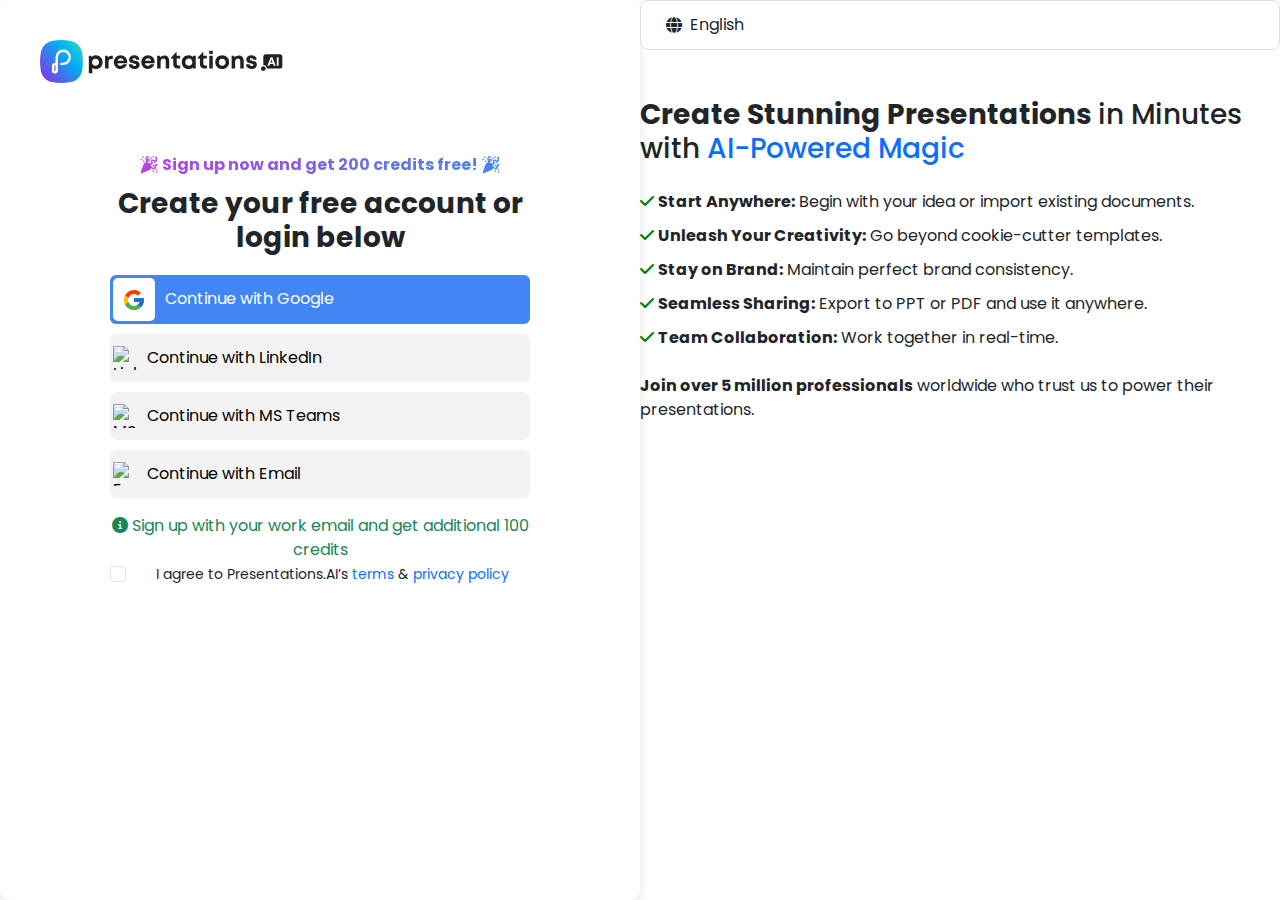
==== login.html @ 4abb6f64 "Add files via upload" ====
<!DOCTYPE html>
<html lang="en">

<head>
  <meta charset="UTF-8">
  <meta name="viewport" content="width=device-width, initial-scale=1.0">
  <title>Login</title>
  <!-- ==============bootstrap================== -->
  <link href="https://cdn.jsdelivr.net/npm/bootstrap@5.2.3/dist/css/bootstrap.min.css" rel="stylesheet">

  <!-- ============owl============== -->
  <link rel="stylesheet" href="https://cdnjs.cloudflare.com/ajax/libs/OwlCarousel2/2.3.4/assets/owl.carousel.css">

  <!-- ============font awesome=============== -->
  <link rel="stylesheet" href="https://cdnjs.cloudflare.com/ajax/libs/font-awesome/6.7.2/css/all.min.css">

  <link rel="stylesheet" href="./assets/css/main.css">
  <link rel="stylesheet" href="./assets/css/responsive.css">






    <style>
        
        .login-title {
            font-size: 24px;
            font-weight: bold;
        }
       
        .btn-google { background: #4285F4; color: #fff; }
        .btn-linkedin { background: #f3f3f3; color: #000; }
        .btn-msteams { background: #f3f3f3; color: #000; }
        .btn-email { background: #f3f3f3; color: #000; }
        .btn-social img {
            width: 24px;
            height: 24px;
        }
        
        
    </style>
</head>
<body>

<div class="login-container">
 
            <div class="login-box">
                <div class="logo">
                    <img src="./assets/images/logo.svg" alt="">
                </div>
                <div class="login-wrape">
                <p class="text-primary text-center linear-text"><strong>🎉 Sign up now and get 200 credits free! 🎉</strong></p>
                <h3 class="text-center login-title">Create your free account or login below</h3>
                
                <button class="btn btn-social btn-google">
                    <div class="icon">
                    <svg width="24" height="24" viewBox="0 0 24 24" fill="none" xmlns="http://www.w3.org/2000/svg"><path d="M21.8055 10.0415H21V10H12V14H17.6515C16.827 16.3285 14.6115 18 12 18C8.6865 18 6 15.3135 6 12C6 8.6865 8.6865 6 12 6C13.5295 6 14.921 6.577 15.9805 7.5195L18.809 4.691C17.023 3.0265 14.634 2 12 2C6.4775 2 2 6.4775 2 12C2 17.5225 6.4775 22 12 22C17.5225 22 22 17.5225 22 12C22 11.3295 21.931 10.675 21.8055 10.0415Z" fill="#FFC107"></path><path d="M3.153 7.3455L6.4385 9.755C7.3275 7.554 9.4805 6 12 6C13.5295 6 14.921 6.577 15.9805 7.5195L18.809 4.691C17.023 3.0265 14.634 2 12 2C8.159 2 4.828 4.1685 3.153 7.3455Z" fill="#FF3D00"></path><path d="M12 22C14.583 22 16.93 21.0115 18.7045 19.404L15.6095 16.785C14.6055 17.5455 13.3575 18 12 18C9.399 18 7.1905 16.3415 6.3585 14.027L3.0975 16.5395C4.7525 19.778 8.1135 22 12 22Z" fill="#4CAF50"></path><path d="M21.8055 10.0415H21V10H12V14H17.6515C17.2555 15.1185 16.536 16.083 15.608 16.7855C15.6085 16.785 15.609 16.785 15.6095 16.7845L18.7045 19.4035C18.4855 19.6025 22 17 22 12C22 11.3295 21.931 10.675 21.8055 10.0415Z" fill="#1976D2"></path></svg>
                </div>
                    Continue with Google
                </button>

                <button class="btn btn-social btn-linkedin">
                    <img src="https://upload.wikimedia.org/wikipedia/commons/c/ca/LinkedIn_logo_initials.png" alt="LinkedIn">
                    Continue with LinkedIn
                </button>

                <button class="btn btn-social btn-msteams">
                    <img src="https://upload.wikimedia.org/wikipedia/commons/4/48/Microsoft_Office_Teams_%282018%E2%80%93present%29.svg" alt="MS Teams">
                    Continue with MS Teams
                </button>

                <button class="btn btn-social btn-email">
                    <img src="https://upload.wikimedia.org/wikipedia/commons/4/4e/Mail_%28iOS%29.svg" alt="Email">
                    Continue with Email
                </button>

                <p class="text-success text-center mt-3">
                    <i class="fas fa-info-circle"></i> Sign up with your work email and get additional 100 credits
                </p>

                <div class="form-check text-center">
                    <input class="form-check-input" type="checkbox" id="terms">
                    <label class="form-check-label checkbox-label" for="terms">
                        I agree to Presentations.AI’s <a href="#">terms</a> & <a href="#">privacy policy</a>
                    </label>
                </div>
            </div>
            </div>
        
        <div class="ft-block">
            <div class="language-selector">
                <i class="fas fa-globe"></i> <span>English</span>
            </div>
            <h3 class="mt-5"><strong>Create Stunning Presentations</strong> in Minutes with <span class="text-primary">AI-Powered Magic</span></h3>
            <div class="feature-list mt-4">
                <p><i class="fas fa-check"></i> <strong>Start Anywhere:</strong> Begin with your idea or import existing documents.</p>
                <p><i class="fas fa-check"></i> <strong>Unleash Your Creativity:</strong> Go beyond cookie-cutter templates.</p>
                <p><i class="fas fa-check"></i> <strong>Stay on Brand:</strong> Maintain perfect brand consistency.</p>
                <p><i class="fas fa-check"></i> <strong>Seamless Sharing:</strong> Export to PPT or PDF and use it anywhere.</p>
                <p><i class="fas fa-check"></i> <strong>Team Collaboration:</strong> Work together in real-time.</p>
            </div>
            <p class="mt-4"><strong>Join over 5 million professionals</strong> worldwide who trust us to power their presentations.</p>
        </div>
    </div>

</div>

</body>
</html>
---- assets/css/main.css ----
@import url('https://fonts.googleapis.com/css2?family=Poppins:ital,wght@0,100;0,200;0,300;0,400;0,500;0,600;0,700;0,800;0,900;1,100;1,200;1,300;1,400;1,500;1,600;1,700;1,800;1,900&display=swap');
:root {
    --font-primary:Poppins, sans-serif;
    --secondary-color:#a259ff;
    --white: white;
    --primar-color:#3f53d8;
    --text-color-1: #080829;
    --para-color-1: #545479;
    --grey: #cbcdcd;
}


.container {
    max-width: 1250px;
   padding: 0 20px;
    margin: 0 auto;

}

.container-fluid {
    width: 100%;
    padding-right: 20px;
    padding-left: 20px;
}

* {
    box-sizing: border-box;
}

body {
    margin: 0;
    padding: 0;
    font-family: var(--font-primary);

}

h1,
h2,
h3,
h4,
h5,
h6 {
    margin: 0;
    line-height: 1.22;
}

p {
    margin-bottom: 0;
    font-family: var(--font-secondary);
}

ul,
ol,
li {
    margin: 0;
    padding: 0;
    list-style: none;
}

a {
    text-decoration: none !important;
    transition: all 0.4s ease-in-out;
}
.btn:focus{
    box-shadow: none !important;
}

a:hover {
    text-decoration: none;
    transition: all 0.4s ease-in-out;
}

img {
    width: 100%;
}


.primary-btn {
    color: var(--white);
    background-color: var(--primar-color);
    font-size: 18px;
    text-align: center;
    border-radius: 14px;
    padding: 14px 36px;
    font-weight: 500;
    transition: all .2s;
    letter-spacing: -.02em;
    border: 1px solid #08082933;
    line-height: 100%;
}

.primary-btn:hover {
    background: var(--secondary-color);
    transition: 0.2s ease all;
    text-decoration: none !important;
    color: var(--white);

}

.secondary-btn {
    border: 1px solid var(--grey);
    color: var(--text-color-1);
    background-color: transparent;
    font-size: 18px;
    text-align: center;
    border-radius: 14px;
    padding: 14px 36px;
    font-weight: 500;
    transition: all .2s;
    letter-spacing: -.02em;
    line-height: 100%;
}


.secondary-btn:hover {
    background: var(--secondary-color);
    transition: 0.3s ease all;
    text-decoration: none !important;
    color: var(--white);

}




.typography h1 {
    text-align: left;
    letter-spacing: -1.44px;
    margin-bottom: 0;
    font-family:var(--font-primary);
    font-size: 48px;
    font-weight: 400;
    line-height: 140%;

}

.typography h2 {
    font-size: 32px;
    font-weight: 400;
    line-height: 1.40;
    font-family: var(--font-primary);
}

.typography h3 {
    font-size: 20px;

    line-height: 1.4;
    font-family: var(--font-primary);
    color: var(--text-color-1);
}

.typography h4 {
    font-size: 16px;
    font-weight: 700;
    line-height: 1.6;
    font-family: var(--font-primary);
}


.typography p , .typography li{
    font-family: var(--font-primary);
    font-size: 16px;
    font-weight: 400;
    line-height: 1.8;

}

.typography .p-20 {
    font-family: var(--font-primary);
    font-size: 20px;
    font-weight: 400;
    line-height: 1.3;
    letter-spacing: -.02em;

}
.typography .p-18 {
    font-family: var(--font-primary);
    font-size: 18px;
    font-weight: 400;
    line-height: 1.77;
    letter-spacing: -.02em;

}



.typography h6 {
    font-size: 18px;
    font-weight: 600;
    line-height: 1.2;
    font-family: var(--font-secondary);
    color: #4A4A4A;
    padding-bottom: 12px;
    text-transform: uppercase;
}
.language-selector {
    border: 1px solid #ddd;
    border-radius: 8px;
    padding: 8px 12px;
    background-color: #fff;
    cursor: pointer;
    display: flex;
    align-items: center;
    gap: 8px;
}
.dropdown-menu {
    min-width: 180px;
}
.language-selector {
    border: 1px solid #ddd;
    border-radius: 8px;
    padding: 12px 25px;
    background-color: #fff;
    cursor: pointer;
    display: flex;
    align-items: center;
    gap: 8px;
}
.language-selector img {
    width: 30px;
}







/* =========================================Header=========== */
header .navbar-brand img {
    width: 100%;
    max-width: 226px;
    height: 40px;
    object-fit: contain;
}
header .sign-up {
    flex-direction: row;
    justify-content: flex-end;
    align-self: auto;
    align-items: center;
    display: flex;
    gap: 20px;
}

header .navbar-expand-lg .navbar-collapse{
    justify-content: center ;
}
.btn-gp{
    position: relative;
}
header ul.navbar-nav li a {
    vertical-align: top;
    color: #222;
    text-align: left;
    text-decoration: none;
    display: inline-block;
    position: relative;
    font-size: 18px;
    padding: 5px 15px;
}

header ul.navbar-nav {
    display: flex;
    align-items: center;
    justify-content: center;
    gap: 15px;
}
header {
    padding: 20px 0;
    position: sticky;
    top: 0;
    z-index: 99999999;
    background: var(--white);
    box-shadow: 0 10px 100px #00000014;
}


/* ################# hero section============== */
section.hero {
    padding: 100px 0;
}
.bold-text-30, .bold-text-31 {
    font-weight: 700;
}
.text-span-9, .text-span-10 {
    font-weight: 600;
}
.body-small-black {
    color: var(--text-color-1);
    letter-spacing: -.48px;
    margin-top: 12px;
    font-size: 20px;
    font-weight: 400;
    line-height: 32px;
    display: block;
}

section.hero .content {
    display: flex;
    align-items: flex-start;
    flex-wrap: wrap;
}
section.hero .content .left {
    width: 44.3%;
    position: relative;
}
section.hero .content  .right {
    width: 55.7%;
    background-position: center;
    background-repeat: no-repeat;
    background-size: cover;
overflow: hidden;
    display: flex;
    justify-content: center;
    align-items: center;
    border-radius: 20px;
    position: relative;

}
section.hero .content .right video {
    width: 100%;
    height: 100%;
    aspect-ratio: 16/9;
    object-fit: cover;
}
section.hero .content .left a {
    margin-top: 40px;
    min-width: 250px;
}
section.hero .content .left img.no-credit-img {
    position: absolute;
    width: 185px;
    height: 107px;
    bottom: -43px;
    right: 115px;
}

/* ##################### brand section ################## */
section.brand .brand-block {
    display: flex;
    align-items: center;
    justify-content: center;
    flex-wrap: wrap;
    gap: 27px;
    margin-top: 20px;
}
section.brand{
    padding: 40px 0 30px;

}
section.brand .brand-block .logo-block {
    width: calc(15% - 4.5px);
}

section.brand .cont-wrap{
    display: flex;
    justify-self: center;
    align-items: center;
    flex-direction: column;
}

.key-feature{
    padding: 120px 0;
}


/* ==========key feature================ */
.key-feature .cont-wrap {
    display: flex;
    justify-content: center;
    align-items: center;
    flex-direction: column;
}
.txt-span-600 {
    font-weight: 600;
}
.key-feature .cont-wrap h2{
    color: var(--text-color-1);
}
.key-feature .cont-wrap p.p-18{
   max-width: 750px;
   text-align: center;
   color: var(--para-color-1);
   margin-top: 20px;
}
.feature-bottom-container {
    width: 100%;
    margin-top: 100px;
}
.key-feature .block-layout {
    display: flex;
    column-gap: 38px;
    flex-direction: row;
    flex-wrap: wrap;
    row-gap: 80px;
    align-items: flex-start;
    justify-content: center;
}
.key-feature .block-layout .home-feature-item-6 {
    width: calc(32% - 13.33px);
    border-radius: 16px;
    text-align: center;
    display: flex;
    flex-direction: column;
    justify-content: center;
    align-items: center;
}
.home-feature-icon-wrapper {
    border-radius: 20px;
    justify-content: center;
    align-items: center;
    width: 80px;
    height: 80px;
    margin-bottom: 32px;
    display: flex;
}
.home-feature-icon-wrapper._1 {
    background-color: #3f53d84d;
}
.home-feature-icon {
    width: auto;
    height: auto;
}
.home-feature-item-6 p {
color: var(--para-color-1);
margin-top: 14px;
overflow: hidden;
display: -webkit-box;
-webkit-line-clamp: 4;
-webkit-box-orient: vertical;
}
.home-feature-item-6 h3 {
    overflow: hidden;
    display: -webkit-box;
    -webkit-line-clamp: 2;
    -webkit-box-orient: vertical;
    color: var(--text-color-1);
}
.home-feature-icon-wrapper._2 {
    background-color: #fe7f514d;
}
.home-feature-icon-wrapper._3 {
    background-color: #5454794d;
}
.home-feature-icon-wrapper._4 {
    background-color: #2cae764d;
}
.home-feature-icon-wrapper._5 {
    background-color: #ffc1234d;
}
.home-feature-icon-wrapper._6 {
    background-color: #a259ff4d;
}
.home-feature-icon-wrapper._7 {
    background-color: #fa5b684d;
}
.home-feature-icon-wrapper._8 {
    background-color: #67e4ff66;
}

.best-tools-2-yellow-tag {
    width: 16px;
    height: 16px;
    position: absolute;
    inset: auto 25% -30px auto;
}
section.template .col-right {
    position: relative;
    display: flex;
    justify-content: center;
    align-items: flex-start;
    flex-direction: column;
    height: 100%;
    max-width: 500px;
}
section.template .col-right .content{
    position: relative;
}
section.template .col-right h2{
    margin-bottom: 24px;
    color: var(--text-color-1);
    width: 475px;
}
.mob-btn{
    display: none !important;
}
.footer-section .link-group a:hover{
    color: var(--primar-color);
    transition: 0.5s ease all;
}
section.template .col-right p{
    color: var(--para-color-1);
}
section.template .col-left img {
    aspect-ratio: 1/1;
    object-fit: contain;
    object-position: center;
    max-height: 549px;
}
section.template .row{
    gap: 16px;
}
section.template .row .col-md-6{
    width: calc(50% - 8px);
}
section.template .row .col-md-6:nth-child(3), section.template .row .col-md-6:nth-child(4) {
    margin-top: 100px;
}
.best-tool-3-purple-tag {
    z-index: 11;
    width: 16px;
    height: 16px;
    position: absolute;
    inset: auto 0% -100px auto;
}

section.review .cont-wrap {
    display: flex;
    justify-content: center;
    align-items: center;
    flex-direction: column;
    max-width: 1040px;
    margin: 0 auto;
}

section.review .cont-wrap h2 {
    max-width: 600px;
    margin-bottom: 60px;
    text-align: center;
}

section.review {
    padding: 120px 0;
}
.home-testimonial-slide-wrapper {
    flex-direction: column;
    align-items: flex-start;
    width: 100%;
    padding-left: 147px;
    padding-right: 147px;
    display: flex;
    position: relative;
}
.testimonial-quote-icon {
    width: 100%;
    max-width: 100px;
    height: auto;
}
.testimonial-quote-icon.left {
    position: absolute;
    inset: 0% auto auto 0%;
}
.testimonial-quote-icon.right {
    position: absolute;
    bottom: -18px;
    right: 0;
}
.home-testimonial-star-wrapper {
    align-items: center;
    margin-bottom: 32px;
    display: flex;
    gap: 16px;
}
.home-testimonial-star-wrapper i {
    font-size: 22px;
    color: var(--primar-color);
}
.home-testimonial-author-name {
    letter-spacing: -.02em;
    font-size: 24px;
    line-height: 1.4;
}
.home-testimonial-slide-wrapper p{
    margin-bottom: 20px;
}
section.review .cont-wrap .owl-nav {
    display: flex;
    gap: 20px;
    justify-content: end;
    margin-top: 48px;
    padding-right: 170px;
}
section.review .cont-wrap .owl-nav button i{
    color: #ccc;
    font-size: 20px;
}

.thought {
    color: #fff;
    background-color: #080829;
    padding: 160px 0;
    display: flex;
    justify-content: center;
    align-items: center;
    position: relative;
}
.thought .wrapper {
    width: 100%;
    max-width: 1024px;
    margin: 0 auto;
}
.thought .cta-item-1-image {
    z-index: 11;
    width: 20%;
    max-width: 232px;
    position: absolute;
    inset: 0% auto auto 0%;
}
.thought .cta-item-2-image {
    z-index: 11;
    width: 20%;
    max-width: 277px;
    position: absolute;
    inset: auto 0% 0% auto;
}
.thought .cta-wrapper {
    text-align: center;
    flex-direction: column;
    align-items: center;
    width: 100%;
    max-width: 886px;
    display: flex;
}
.thought h2 {
    max-width: 850px;
    margin-bottom: 60px;
    font-size: 58px;
    font-weight: 500;
    line-height: 110%;
}
.button-container {
    position: relative;
}
.image-66 {
    width: 100%;
    max-width: 185px;
    position: absolute;
}
.footer-section{
    padding: 80px 0 30px;
}
.footer-section h4{
    color: var(--para-color-1);
    text-transform: uppercase;
  
}
.home-feature-item-6.ext img {
    width: 60px;
}
.footer-section .link-group a{
    color: #080829;
    letter-spacing: -.02em;
    cursor: pointer;
    margin-top: 0;
    font-size: 16px;
    text-decoration: none;
    transition: all .2s;
    display: block;
    font-family: var(--font-primary);
    line-height: 1.18;
}
.footer-section .link-group {
    margin-top: 16px;
    display: flex;
    flex-direction: column;
    gap: 20px;
}
.footer-bottom-block .ft-logo img {
    width: 100%;
    max-width: 233px;
    height: 40px;
    object-fit: contain;
}
.footer-bottom-block {
    display: flex;
    align-items: center;
    justify-content: center;
    flex-wrap: wrap;
    gap: 20px;
}
.footer-bottom-block p {
    color: #545479;
    text-align: center;
    width: auto;
    font-size: 16px;
}
.footer-bottom-block .copyright .term-link {
    text-align: left;
    
    justify-content: center;
    align-items: center;
    width: auto;
    margin-top: 20px;
    margin-left: 0;
    display: flex;
    flex-direction: row;
}
.footer-bottom-block .copyright .term-link a {
    color: var(--para-color-1);
    letter-spacing: -.02px;
    cursor: pointer;
    width: auto;
    font-size: 16px;
    text-decoration: none;
    transition: all .2s;
    padding: 0 20px;
    border-right: 1px solid var(--para-color-1);
    line-height: 1;
}
.footer-bottom-block .copyright .term-link a:last-child{
    border: none;
}
.footer-bottom-block .ft-logo {
    width: calc(25% - 15px);
}
.footer-bottom-block .social {
    width: calc(25% - 15px);
    display: flex;
    gap: 16px;
}
.footer-bottom-block .copyright {
    width: calc(50% - 15px);
}
.footer-bottom-block .social i {
    color: #000;
    font-size: 20px;
}
/* =============login page============== */
.login-container {
    display: flex;
    height: 100%;
    gap: 0;
}
.login-box {
    background: var(--white);
    padding: 40px;
    border-radius: 10px;
    box-shadow: 0px 4px 10px rgba(0, 0, 0, 0.1);
    width: 50%;
    max-height: 100vh;
    min-height: 100vh;
}
.login-container .ft-block {
    width: 50%;
}
.login-container .logo {
    width: 250px;
    margin-bottom: 70px;
}
.login-container .linear-text {
    --bs-text-opacity: 1;
    background: linear-gradient(276deg, rgb(58, 142, 230) 0%, rgb(192, 58, 231) 100%);
    -webkit-background-clip: text !important;
    background-clip: text !important;
    color: transparent !important;
}
.login-title {
    font-size: 28px !important;
    font-weight: bold;
    margin: 10px 0 20px;
}
.login-wrape {
    max-width: 420px;
    margin: 0 auto;
}
.login-container .btn-social {
    display: flex;
    align-items: center;
    gap: 10px;
    padding: 2px;
    font-size: 16px;
    width: 100%;
    text-align: left;
    border-radius: 6px;
    margin-bottom: 10px;
    min-height: 48px;
}
.login-container .btn-social .icon {
    background: #fff;
    padding: 9px;
    border-radius: 5px;
}


.login-container .checkbox-label {
    font-size: 14px;
}
.feature-list i {
    color: green;
}
.feature-list p {
    margin-bottom: 10px;
}
.login-container.language-selector {
    border: 1px solid #ddd;
    border-radius: 8px;
    padding: 8px 12px;
    background-color: #fff;
    display: flex;
    align-items: center;
    gap: 8px;
    cursor: pointer;
    float: right;
}
---- assets/css/responsive.css ----
@media (min-width: 1920px) {
    .body-small-black {
        width: 88%;
    }
}

@media (max-width: 1199px) {

    section.hero .content .left,
    section.hero .content .right {
        width: 50%;
        box-sizing: border-box;
    }

    .typography h1 {
        font-size: 40px;
    }

    section.hero .content .left a {
        min-width: 200px;
    }

    section.brand .brand-block {
        gap: 20px;
    }

    .key-feature {
        padding: 100px 0;
    }

    .thought h2 {
        max-width: 500px;
        margin-bottom: 30px;
        font-size: 45px;
    }

    .thought,
    section.review {
        padding: 120px 0;
    }

}

@media (max-width:1024px) {
    section.hero .content .left img.no-credit-img {
        right: 106px;
    }

    section.brand .brand-block .logo-block {
        width: calc(23% - 4.5px);
    }

    .typography .p-20 {
        font-size: 18px;
    }

    .testimonial-quote-icon {
        max-width: 80px;
    }

    .home-testimonial-slide-wrapper {
        padding: 0 120px;
    }
}

@media (max-width:991px) {

    section.hero .content .left,
    section.hero .content .right {
        width: 100%;
    }

    section.hero .content .left {
        margin-bottom: 30px;
    }

    .btn-gp {
        position: relative;
        width: 240px;
    }

    section.hero .content .left img.no-credit-img {
        right: -104px;
        width: 150px;
        height: 80px;
        bottom: -25px;
    }

    section.template .col-right .content {
        position: relative;
        width: 100%;
    }

    .toggler-div {
        order: 3;
        width: 22%;
        display: flex;
        justify-content: flex-end;
    }

    a.navbar-brand {
        width: 25%;
    }

    .primary-btn,
    .secondary-btn {
        font-size: 16px;
        padding: 14px 25px 14px;
    }

   header .navbar-collapse {
        position: absolute;
        top: 70px;
        background: #fff;
        width: 100%;
    }
    header .navbar-collapse ul.navbar-nav {
        display: flex;
        justify-content: flex-start !important;
        align-items: flex-start;
        gap: 0;
    }
    header .navbar-collapse ul.navbar-nav li{
        width: 100%;
    }
    header .navbar-collapse ul.navbar-nav li:hover,  header .navbar-collapse ul.navbar-nav li.active {
        background: var(--primar-color) !important;
        transition: 0.5s ease all;
    }
    header .navbar-collapse ul.navbar-nav li:hover a, header .navbar-collapse ul.navbar-nav li.active a{
        color: #fff;
        transition: 0.5s ease all;
    }
    .key-feature .block-layout {
        column-gap: 30px;
    }
    .home-feature-icon-wrapper {
        width: 60px;
        height: 60px;
        margin-bottom: 25px;
    }
    .typography h3 {
        font-size: 18px;
    }
    .typography p, .typography li {
        font-size: 15px;
    }
    .typography h2 {
        font-size: 25px;
    }
    .typography .p-18 {
        font-size: 16px;
    }
    .key-feature,  .thought,
    section.review {
        padding: 80px 0;
    }
    section.template .row .col-md-6:nth-child(3), section.template .row .col-md-6:nth-child(4) {
        margin-top: 60px;
    }
    section.template .col-right h2 {
        margin-bottom: 10px;
    }
    .typography .p-20 {
        font-size: 16px;
    }
    .home-testimonial-author-name {
        font-size: 18px;
    }
    .testimonial-quote-icon {
        max-width: 60px;
    }
    .testimonial-quote-icon.right {
        bottom: 0px;
    }
    .home-testimonial-slide-wrapper {
        padding: 0px 80px;
    }
    .home-testimonial-star-wrapper {
        gap: 5px;
    }
    .home-testimonial-star-wrapper i {
        font-size: 16px;
    }
    .footer-section .link-group a {
        font-size: 14px;
    }
    .footer-section .link-group {
        gap: 14px;
    }
    .footer-bottom-block .copyright .term-link a {
        font-size: 12px;
    }
    .footer-bottom-block .social {
        justify-content: flex-end;
    }
    .footer-bottom-block .copyright .term-link {
        margin-top: 10px;
    }
    .navbar-toggler {
        border: none;
        outline: 0;
        box-shadow: none;
    }
    .navbar-toggler:focus {
        text-decoration: none;
        outline: 0 !important;
        box-shadow: none;
    }
    section.brand .brand-block {
        gap: 0px;
    }
    .key-feature{
        padding-top: 0;
    }
    section.review .cont-wrap h2 {
        margin-bottom: 40px;
    }
}

@media (max-width:767px){
    section.template .row .col-md-6 {
        width: 100%;
        margin-bottom: 15px;
    }
    .typography h1 {
        font-size: 30px;
    }
    .body-small-black {
        font-size: 16px;
    }
    section.hero .content .left a {
        margin-top: 15px;
    }
    section.hero{
        padding: 60px 0;
    }
    section.brand {
        padding: 0px 0 30px;
    }
    .key-feature .block-layout .home-feature-item-6 {
        width: calc(50% - 15.33px);
    }
    section.template .row .col-md-6:nth-child(3) {
        order: 4;
    }
    section.template .row .col-md-6:nth-child(3), section.template .row .col-md-6:nth-child(4) {
        margin-top: 0px;
    }
    .home-testimonial-star-wrapper {
        margin-bottom: 10px;
    }
    .home-testimonial-slide-wrapper {
        padding: 0px 62px;
    }
    .testimonial-quote-icon {
        max-width: 40px;
    }
    .key-feature, .thought, section.review {
        padding: 50px 0;
    }
    .thought h2 {
        max-width: 300px;
    }
    .image-66{
        max-width: 100px;
    }
    .footer-wrap .col-6 {
        margin-bottom: 30px;
    }
    .footer-wrap .col-6:nth-child(3), .footer-wrap .col-6:nth-child(4){
        margin: 0;
    }
    .footer-bottom-block {
        flex-direction: column;
    }
    .footer-bottom-block .copyright {
        width: 100%;
    }
    .footer-bottom-block .ft-logo {
        width: 100%;
        text-align: center;
    }
    .footer-bottom-block .ft-logo img{
        max-width: 200px;
    }
    .navbar-toggler {
        padding: 0;
    }
    .feature-bottom-container {
       
        margin-top: 50px;
    }
    .footer-bottom-block .social {
        width: 100%;
        display: flex;
        gap: 16px;
        justify-content: center !important;
        align-items: center;
    }
   
}

@media (max-width:575px){
    h1.home-hero-heading {
        text-align: center;
    }
    section.brand .cont-wrap p {
        text-align: center;
    }
    .btn-gp {
        position: relative;
        width: 100%;
        text-align: center;
    }
    .body-small-black {
        text-align: center;
    }
    .key-feature .cont-wrap h2 {
        color: var(--text-color-1);
        text-align: center;
    }
   .sign-up{
    display: none  !important;
   }
   .mob-btn {
    display: flex !important;
    gap: 0 !important;
    padding: 13px 0;
    justify-content: flex-end !important;
    flex-direction: row-reverse !important;
    gap: 10px !important;
}
section.template .col-right h2 {
    width: 100%;
    text-align: center;
}
section.hero .content .left img.no-credit-img{
    display: none;
}
a.navbar-brand {
    width: 50%;
}
header {
    padding: 5px 0;
}
header .navbar-collapse {
    top: 55px;
}
header ul.navbar-nav li a {
    font-size: 14px;
    padding: 5px 0;
}
.primary-btn, .secondary-btn {
    font-size: 14px;
    padding: 12px 15px 12px;
}
.typography h1 {
    font-size: 26px;
}
section.hero {
    padding: 20px 0;
}
.body-small-black {
    font-size: 14px;
    line-height: 20px;
}
section.brand .brand-block .logo-block {
    width: calc(34% - 4.5px);
}
section.brand {
    padding: 0;
}
.typography .p-18 {
    font-size: 14px;
    text-align: center;
}
.testimonial-inside-wrapper p {
    text-align: center;
}
.home-testimonial-star-wrapper {
    margin-bottom: 10px;
    justify-content: center;
}
.feature-bottom-container {
   
    margin-top: 30px;
}
.key-feature .block-layout .home-feature-item-6 {
    width: 100%;
}
.key-feature .block-layout {
    row-gap: 40px;
}
.typography p, .typography li {
    font-size: 14px;
}
.home-feature-item-6 p {
    margin-top: 5px;
}
.typography h2 {
    font-size: 22px;
}
.home-testimonial-slide-wrapper {
    padding: 0;
}
.owl-carousel .owl-item img {
    display: none;
}
.typography .p-20 {
    font-size: 14px;
}
.home-testimonial-author-name {
    font-size: 16px;
    text-align: center;
}
section.review .cont-wrap .owl-nav {
    justify-content: space-between;
    margin-top: 15px;
    padding-right: 0;
}
.thought h2 {
    max-width: 210px;
}
.footer-section {
    padding: 50px 0 30px;
}
.footer-bottom-block .copyright .term-link a {
    padding: 0 10px;
}
}
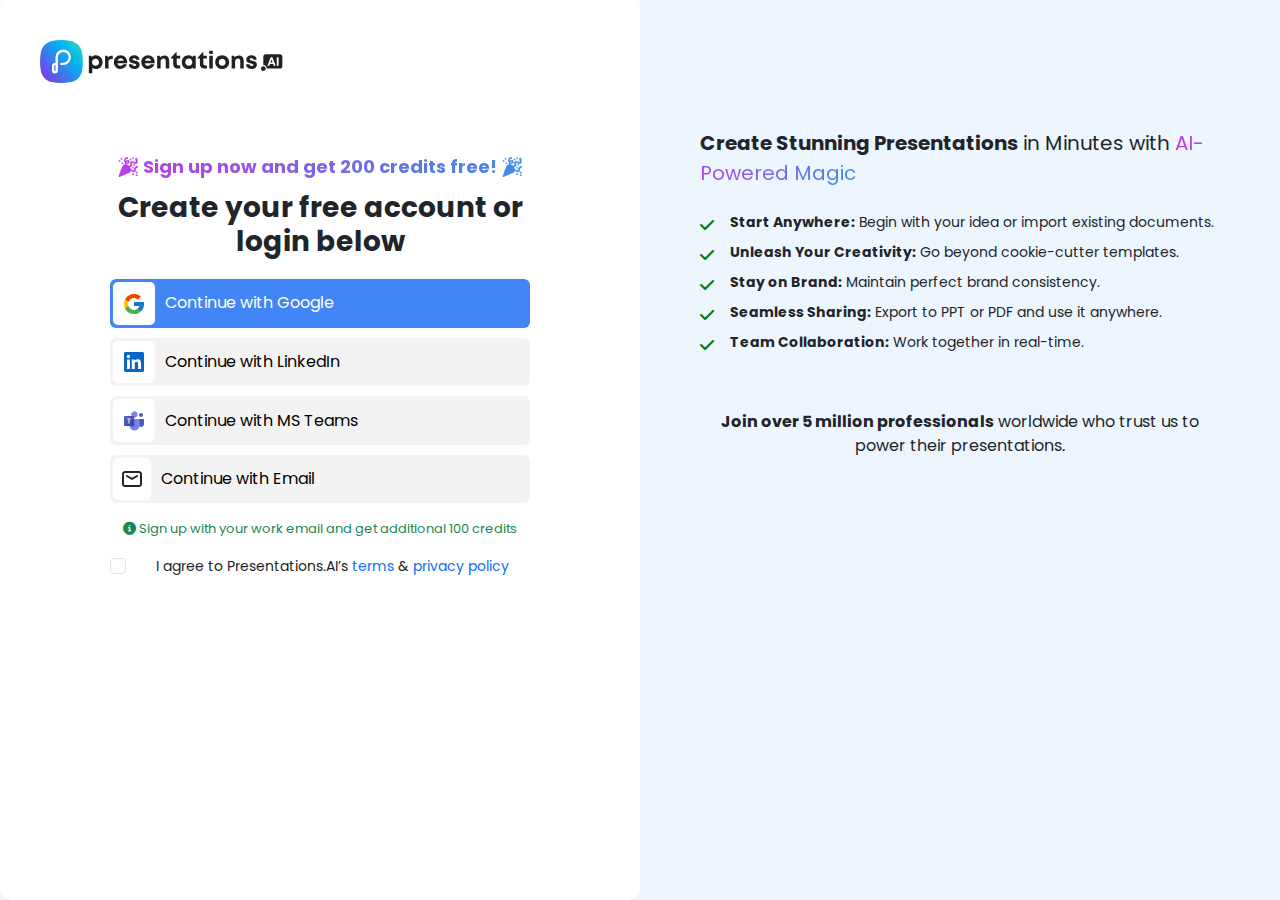
==== commit 7e683244: "Add files via upload" ====
--- a/login.html
+++ b/login.html
@@ -61,21 +61,26 @@
                 </button>
 
                 <button class="btn btn-social btn-linkedin">
-                    <img src="https://upload.wikimedia.org/wikipedia/commons/c/ca/LinkedIn_logo_initials.png" alt="LinkedIn">
+                    <div class="icon">
+                        <svg xmlns="http://www.w3.org/2000/svg" width="24" height="24" viewBox="0 0 24 24" fill="none"><path d="M19.04 19.0438H16.0775V14.4025C16.0775 13.295 16.055 11.8713 14.535 11.8713C12.9913 11.8713 12.755 13.0763 12.755 14.3213V19.0438H9.7925V9.5H12.6375V10.8H12.675C13.0725 10.05 14.04 9.25875 15.4837 9.25875C18.4837 9.25875 19.04 11.2338 19.04 13.805V19.04V19.0438ZM6.4475 8.19375C5.495 8.19375 4.7275 7.4225 4.7275 6.4725C4.7275 5.525 5.495 4.75375 6.4475 4.75375C7.3975 4.75375 8.1675 5.525 8.1675 6.4725C8.1675 7.4225 7.39625 8.19375 6.4475 8.19375ZM7.9325 19.0438H4.9625V9.5H7.9325V19.0438ZM20.52 2H3.475C2.66 2 2 2.645 2 3.44125V20.5588C2 21.355 2.66 22 3.475 22H20.5187C21.3337 22 22 21.355 22 20.5588V3.44125C22 2.645 21.3337 2 20.5187 2H20.52Z" fill="#0A66C2"></path></svg>                    </div>
                     Continue with LinkedIn
                 </button>
 
                 <button class="btn btn-social btn-msteams">
-                    <img src="https://upload.wikimedia.org/wikipedia/commons/4/48/Microsoft_Office_Teams_%282018%E2%80%93present%29.svg" alt="MS Teams">
+                    <div class="icon">
+                        <svg width="24" height="24" viewBox="0 0 24 24" fill="none" xmlns="http://www.w3.org/2000/svg"><path d="M22 11V15C22 16.657 20.657 18 19 18C17.343 18 16 16.657 16 15V10H21C21.5525 10 22 10.4475 22 11ZM19 8C20.1045 8 21 7.1045 21 6C21 4.8955 20.1045 4 19 4C17.8955 4 17 4.8955 17 6C17 7.1045 17.8955 8 19 8Z" fill="#5059C9"></path><path d="M17.5 11V16.5C17.5 19.3715 15.0795 21.678 12.167 21.489C9.5095 21.317 7.5 18.9915 7.5 16.3285V10H16.5C17.0525 10 17.5 10.4475 17.5 11ZM12.5 8.5C14.157 8.5 15.5 7.157 15.5 5.5C15.5 3.843 14.157 2.5 12.5 2.5C10.843 2.5 9.5 3.843 9.5 5.5C9.5 7.157 10.843 8.5 12.5 8.5Z" fill="#7B83EB"></path><path d="M12.5 8.5C14.1569 8.5 15.5 7.15685 15.5 5.5C15.5 3.84315 14.1569 2.5 12.5 2.5C10.8431 2.5 9.5 3.84315 9.5 5.5C9.5 7.15685 10.8431 8.5 12.5 8.5Z" fill="#7B83EB"></path><path opacity="0.05" d="M13 16.6595V10H7.5V16.3285C7.5 17.0955 7.6715 17.8325 7.972 18.5H11.159C12.176 18.5 13 17.676 13 16.6595Z" fill="black"></path><path opacity="0.07" d="M7.5 10V16.3285C7.5 16.9085 7.6005 17.4705 7.777 18H11.106C11.968 18 12.6665 17.3015 12.6665 16.4395V10H7.5Z" fill="black"></path><path opacity="0.09" d="M12.3335 10H7.5V16.3285C7.5 16.7295 7.5505 17.1205 7.637 17.5H11.053C11.76 17.5 12.333 16.927 12.333 16.22V10H12.3335Z" fill="black"></path><path d="M11 17H3C2.4475 17 2 16.5525 2 16V8C2 7.4475 2.4475 7 3 7H11C11.5525 7 12 7.4475 12 8V16C12 16.5525 11.5525 17 11 17Z" fill="url(#paint0_linear_9_214)"></path><path d="M9.034 9.49951H4.966V10.3595H6.4895V14.4995H7.5105V10.3595H9.034V9.49951Z" fill="white"></path><defs><linearGradient id="paint0_linear_9_214" x1="2.324" y1="7.324" x2="11.7015" y2="16.7015" gradientUnits="userSpaceOnUse"><stop stop-color="#5961C3"></stop><stop offset="1" stop-color="#3A41AC"></stop></linearGradient></defs></svg>                   </div>
                     Continue with MS Teams
                 </button>
 
                 <button class="btn btn-social btn-email">
-                    <img src="https://upload.wikimedia.org/wikipedia/commons/4/4e/Mail_%28iOS%29.svg" alt="Email">
+                    <div class="icon">
+                      
+                        <svg width="20" height="16" viewBox="0 0 20 16" fill="none" xmlns="http://www.w3.org/2000/svg"><path fill-rule="evenodd" clip-rule="evenodd" d="M2 3.00544C2 2.44716 2.44985 2 3 2H17C17.5502 2 18 2.44716 18 3.00544V12.9956C18 13.5525 17.5505 14 17 14H3C2.44985 14 2 13.5528 2 12.9946V3.00544ZM3 16H17C18.6595 16 20 14.6526 20 12.9956V3.00544C20 1.34772 18.6598 0 17 0H3C1.34015 0 0 1.34772 0 3.00544V12.9946C0 14.6523 1.34015 16 3 16ZM5.51449 4.14251C5.04091 3.85836 4.42665 4.01192 4.14251 4.4855C3.85836 4.95908 4.01192 5.57334 4.4855 5.85749L9.4855 8.85749C9.80219 9.0475 10.1978 9.0475 10.5145 8.85749L15.5145 5.85749C15.9881 5.57334 16.1416 4.95908 15.8575 4.4855C15.5733 4.01192 14.9591 3.85836 14.4855 4.14251L10 6.83381L5.51449 4.14251Z" fill="#262626"></path></svg>
+                    </div>
                     Continue with Email
                 </button>
 
-                <p class="text-success text-center mt-3">
+                <p class="text-success text-center mt-3 sign-up-para">
                     <i class="fas fa-info-circle"></i> Sign up with your work email and get additional 100 credits
                 </p>
 
@@ -89,20 +94,37 @@
             </div>
         
         <div class="ft-block">
-            <div class="language-selector">
-                <i class="fas fa-globe"></i> <span>English</span>
-            </div>
+            <div class="ft-block-wrap">
+
+          
             <h3 class="mt-5"><strong>Create Stunning Presentations</strong> in Minutes with <span class="text-primary">AI-Powered Magic</span></h3>
             <div class="feature-list mt-4">
-                <p><i class="fas fa-check"></i> <strong>Start Anywhere:</strong> Begin with your idea or import existing documents.</p>
-                <p><i class="fas fa-check"></i> <strong>Unleash Your Creativity:</strong> Go beyond cookie-cutter templates.</p>
-                <p><i class="fas fa-check"></i> <strong>Stay on Brand:</strong> Maintain perfect brand consistency.</p>
-                <p><i class="fas fa-check"></i> <strong>Seamless Sharing:</strong> Export to PPT or PDF and use it anywhere.</p>
-                <p><i class="fas fa-check"></i> <strong>Team Collaboration:</strong> Work together in real-time.</p>
+                <div class="list">
+                    <i class="fas fa-check"></i>
+                    <p><strong>Start Anywhere:</strong> Begin with your idea or import existing documents.</p>
+                </div>
+                <div class="list">
+                    <i class="fas fa-check"></i>
+                    <p><strong>Unleash Your Creativity:</strong> Go beyond cookie-cutter templates.</p>
+                </div>
+                <div class="list">
+                    <i class="fas fa-check"></i>
+                    <p><strong>Stay on Brand:</strong> Maintain perfect brand consistency.</p>
+                </div>
+                <div class="list">
+                    <i class="fas fa-check"></i>
+                    <p><strong>Seamless Sharing:</strong> Export to PPT or PDF and use it anywhere.</p>
+                </div>
+                <div class="list">
+                    <i class="fas fa-check"></i>
+                    <p><strong>Team Collaboration:</strong> Work together in real-time.</p>
+                </div>
             </div>
-            <p class="mt-4"><strong>Join over 5 million professionals</strong> worldwide who trust us to power their presentations.</p>
+            
+            <p class="login-left-bottom text-center mt-5"><strong>Join over 5 million professionals</strong> worldwide who trust us to power their presentations.</p>
         </div>
     </div>
+</div>
 
 </div>
 
--- a/assets/css/main.css
+++ b/assets/css/main.css
@@ -730,6 +730,7 @@
     display: flex;
     height: 100%;
     gap: 0;
+    min-height: 100vh;
 }
 .login-box {
     background: var(--white);
@@ -737,11 +738,12 @@
     border-radius: 10px;
     box-shadow: 0px 4px 10px rgba(0, 0, 0, 0.1);
     width: 50%;
-    max-height: 100vh;
+    
     min-height: 100vh;
 }
 .login-container .ft-block {
     width: 50%;
+    background-color: rgb(237 245 255 );
 }
 .login-container .logo {
     width: 250px;
@@ -753,11 +755,21 @@
     -webkit-background-clip: text !important;
     background-clip: text !important;
     color: transparent !important;
-}
-.login-title {
+    font-size: 18px;
+    line-height: 1.55;
+    font-weight: 500;
+}
+.login-container .login-title {
     font-size: 28px !important;
     font-weight: bold;
     margin: 10px 0 20px;
+}
+.login-container  .form-check {
+    margin-top: 15px;
+}
+.login-container .sign-up-para {
+    font-size: 13px;
+    line-height: 1.53;
 }
 .login-wrape {
     max-width: 420px;
@@ -785,11 +797,13 @@
 .login-container .checkbox-label {
     font-size: 14px;
 }
-.feature-list i {
+.login-container .feature-list i {
     color: green;
 }
-.feature-list p {
+.login-container .feature-list p {
     margin-bottom: 10px;
+    font-size: 14px;
+    line-height: 20px;
 }
 .login-container.language-selector {
     border: 1px solid #ddd;
@@ -801,4 +815,32 @@
     gap: 8px;
     cursor: pointer;
     float: right;
+}
+.login-container .ft-block-wrap {
+    min-height: 426px;
+    margin-top: 128px;
+    max-width: 520px;
+    margin: 128px auto 0;
+}
+.login-container .ft-block-wrap h3 span {
+    --bs-text-opacity: 1;
+    background: linear-gradient(276deg, rgb(58, 142, 230) 0%, rgb(192, 58, 231) 100%);
+    -webkit-background-clip: text !important;
+    background-clip: text !important;
+    color: transparent !important;
+}
+.login-container .feature-list .list {
+    display: flex;
+    justify-content: flex-start;
+    gap: 10px;
+}
+.login-container .feature-list .list i {
+    width: 20px;
+    height: 20px;
+    margin-top: 5px;
+}
+.login-container .ft-block-wrap h3 {
+    font-size: 20px;
+    font-weight: 400;
+    line-height: 1.5;
 }--- a/assets/css/responsive.css
+++ b/assets/css/responsive.css
@@ -11,6 +11,17 @@
         width: 50%;
         box-sizing: border-box;
     }
+    .login-container .logo {
+        width: 250px;
+        margin-bottom: 40px;
+    }
+    .login-title {
+        font-size: 22px !important;
+    }
+    .login-container .ft-block-wrap {
+        margin: 50px auto 0;
+        padding: 0 15px;
+    }
 
     .typography h1 {
         font-size: 40px;
@@ -64,10 +75,16 @@
 }
 
 @media (max-width:991px) {
+    .login-title {
+        font-size: 20px !important;
+    }
 
     section.hero .content .left,
     section.hero .content .right {
         width: 100%;
+    }
+    .login-container .login-title {
+        font-size: 20px !important;
     }
 
     section.hero .content .left {
@@ -219,12 +236,20 @@
 }
 
 @media (max-width:767px){
+    .login-container {
+        flex-direction: column;
+    }
     section.template .row .col-md-6 {
         width: 100%;
         margin-bottom: 15px;
     }
     .typography h1 {
         font-size: 30px;
+    }
+    .login-box { width: 100%;
+    }
+    .login-container .ft-block {
+        width: 100%;
     }
     .body-small-black {
         font-size: 16px;
@@ -302,6 +327,32 @@
 }
 
 @media (max-width:575px){
+    .login-box {
+        padding: 20px;
+    }
+    .login-container .ft-block-wrap {
+        margin: 30px auto 0;
+        padding: 0 15px;
+    }
+    .login-container .btn-social {
+        font-size: 14px;
+        min-height: 40px;
+    }
+    .login-container .ft-block-wrap h3 {
+        font-size: 18px;
+    }
+    .login-container .btn-social .icon {
+        padding: 6px;
+    }
+    p.login-left-bottom {
+        font-size: 14px;
+        padding-bottom: 20px;
+        margin-top: 10px !important;
+    }
+    .login-container .logo {
+        width: 180px;
+        margin-bottom: 20px;
+    }
     h1.home-hero-heading {
         text-align: center;
     }
